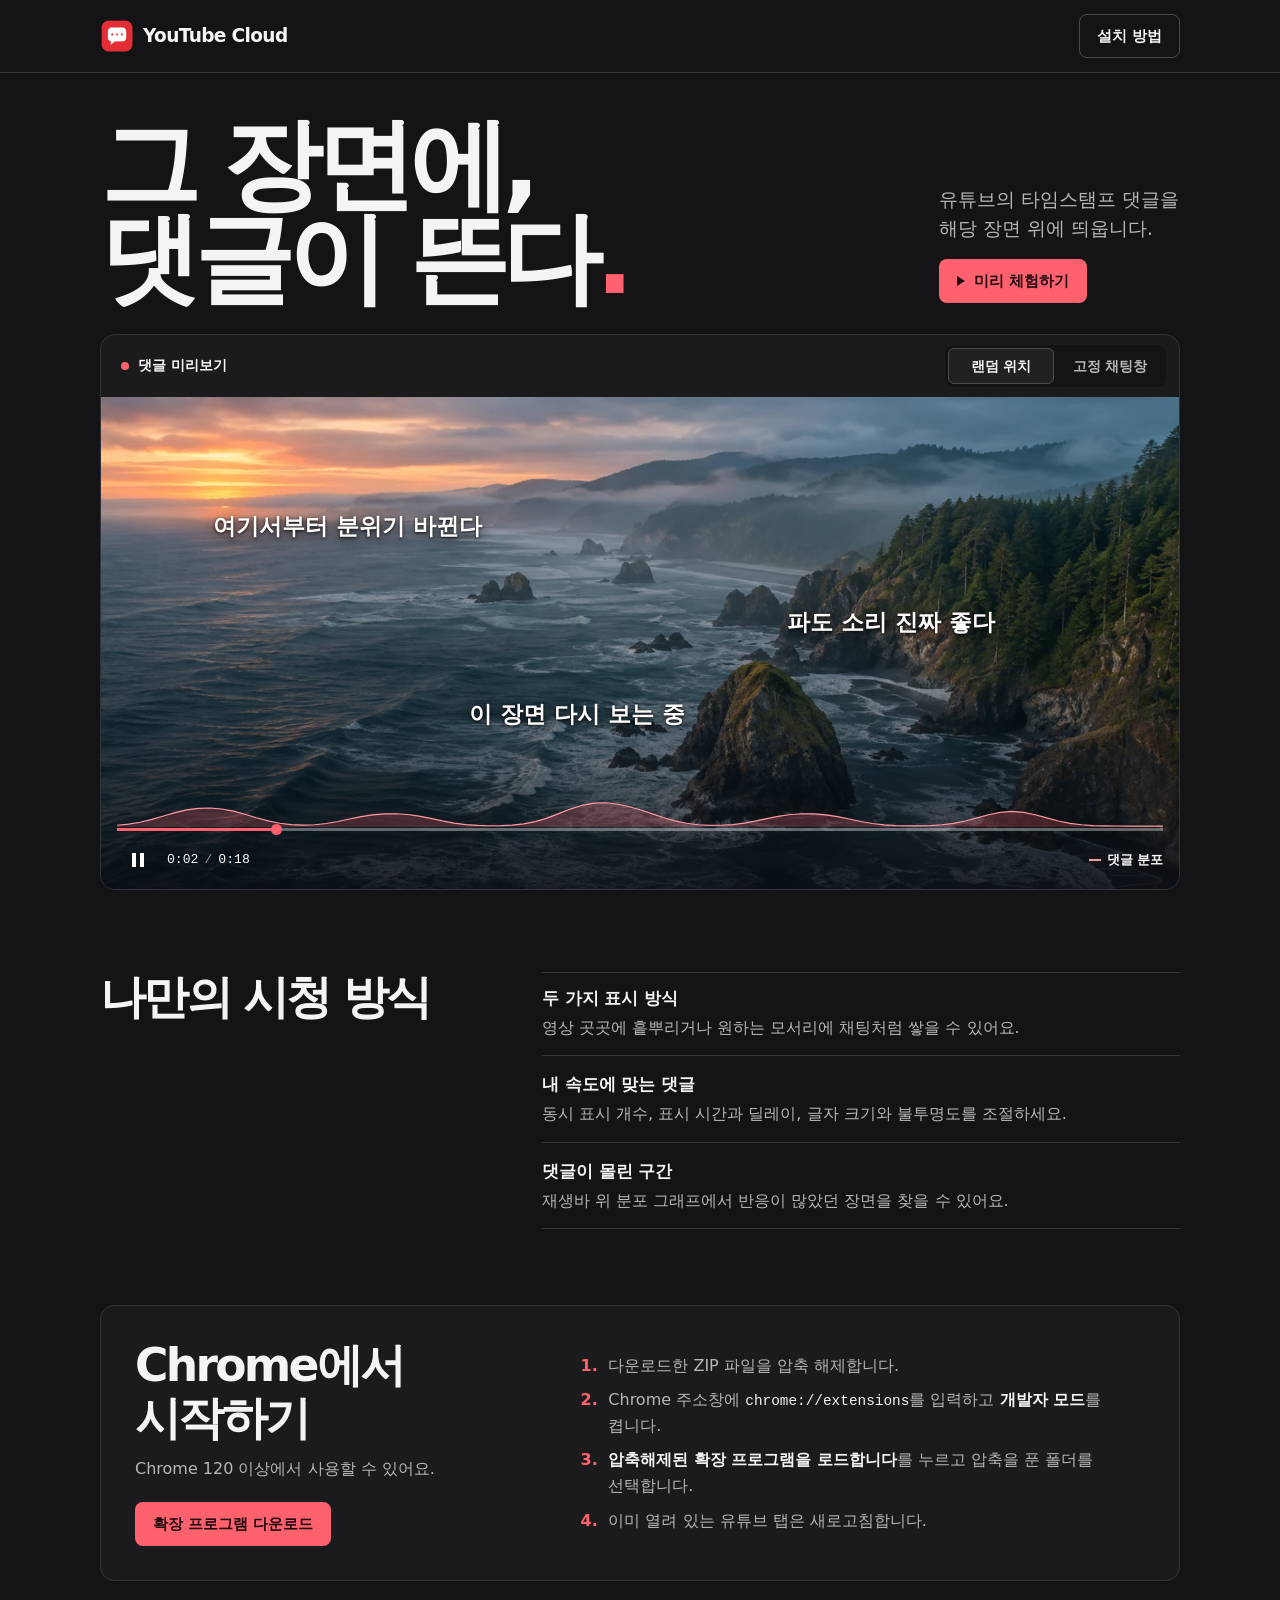
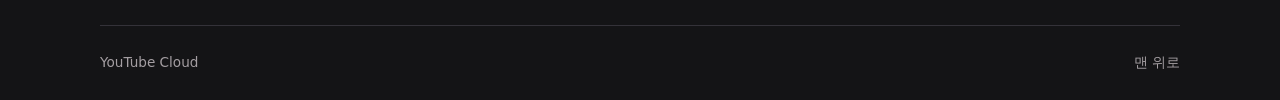
==== index.html @ 313ce608 "initial commit" ====
<!doctype html>
<html lang="ko">
<head>
  <meta charset="utf-8">
  <meta name="viewport" content="width=device-width, initial-scale=1">
  <meta name="theme-color" content="#141416">
  <meta name="description" content="유튜브 타임스탬프 댓글을 그 장면 위에 띄우는 Chrome 확장 프로그램. 랜덤 위치와 고정 채팅창을 미리 체험해 보세요.">
  <title>YouTube Cloud — 그 장면에, 댓글이 뜬다.</title>
  <link rel="icon" href="assets/cloud.png">
  <link rel="stylesheet" href="tokens.css">
  <link rel="stylesheet" href="styles.css">
  <script defer src="demo.js"></script>
</head>
<body>
  <header class="site-header" id="top">
    <div class="shell header-inner">
      <a class="brand" href="#top" aria-label="YouTube Cloud, 페이지 처음">
        <img src="assets/cloud.png" width="34" height="34" alt="">
        <span>YouTube Cloud</span>
      </a>
      <a class="button button-outline" href="#install">설치 방법</a>
    </div>
  </header>

  <main>
    <section class="shell hero" aria-labelledby="headline">
      <div class="intro">
        <h1 id="headline">그 장면에,<br>댓글이 뜬다<span>.</span></h1>
        <div class="intro-copy">
          <p>유튜브의 타임스탬프 댓글을<br class="desktop-break"> 해당 장면 위에 띄웁니다.</p>
          <a class="button button-accent" href="#preview"><span class="play-mark" aria-hidden="true"></span>미리 체험하기</a>
        </div>
      </div>

      <section class="demo" id="preview" aria-label="댓글 표시 미리보기">
        <div class="demo-toolbar">
          <p class="demo-label"><span class="demo-indicator" aria-hidden="true"></span>댓글 미리보기</p>
          <div class="mode-switch" role="group" aria-label="댓글 표시 방식">
            <button type="button" data-demo-mode="scatter" aria-pressed="true">랜덤 위치</button>
            <button type="button" data-demo-mode="chat" aria-pressed="false">고정 채팅창</button>
          </div>
        </div>

        <div class="demo-screen" data-mode="scatter" data-playing="false">
          <img class="demo-scene" src="assets/coast.webp" width="1600" height="900" alt="노을이 지는 해안과 바위섬" fetchpriority="high">
          <div class="demo-scrim"></div>
          <div class="comment-layer" aria-hidden="true">
            <span class="sample-comment sample-static" style="--x: 17%; --y: 24%">여기서부터 분위기 바뀐다</span>
            <span class="sample-comment sample-static" style="--x: 73%; --y: 49%">파도 소리 진짜 좋다</span>
          </div>

          <div class="demo-controls" aria-label="미리보기 재생 컨트롤">
            <div class="scrub-row">
              <svg class="density-graph" viewBox="0 0 720 30" preserveAspectRatio="none" role="img" aria-label="예시 댓글 분포">
                <path class="density-area"></path>
                <path class="density-line" vector-effect="non-scaling-stroke"></path>
              </svg>
              <input id="demo-progress" class="progress" type="range" min="0" max="18" step="0.01" value="1.65" aria-label="미리보기 재생 위치">
            </div>
            <div class="control-row">
              <button type="button" class="play-button" aria-label="미리보기 재생"><span aria-hidden="true"></span></button>
              <span class="timecode" aria-hidden="true"><span id="demo-time">0:01</span><span class="time-divider">/</span>0:18</span>
              <span class="graph-key"><span aria-hidden="true"></span>댓글 분포</span>
            </div>
          </div>
        </div>
      </section>
    </section>

    <section class="shell guide" aria-labelledby="guide-title">
      <div class="guide-heading">
        <h2 id="guide-title">나만의 시청 방식</h2>
      </div>
      <dl class="feature-list">
        <div class="feature" data-reveal>
          <dt>두 가지 표시 방식</dt>
          <dd>영상 곳곳에 흩뿌리거나 원하는 모서리에 채팅처럼 쌓을 수 있어요.</dd>
        </div>
        <div class="feature" data-reveal>
          <dt>내 속도에 맞는 댓글</dt>
          <dd>동시 표시 개수, 표시 시간과 딜레이, 글자 크기와 불투명도를 조절하세요.</dd>
        </div>
        <div class="feature" data-reveal>
          <dt>댓글이 몰린 구간</dt>
          <dd>재생바 위 분포 그래프에서 반응이 많았던 장면을 찾을 수 있어요.</dd>
        </div>
      </dl>
    </section>

    <section class="shell" id="install" aria-labelledby="install-title">
      <div class="install-panel">
        <div class="install-intro">
          <h2 id="install-title">Chrome에서 시작하기</h2>
          <p>Chrome 120 이상에서 사용할 수 있어요.</p>
          <a class="button button-accent" href="assets/youtube-cloud.zip" download>확장 프로그램 다운로드</a>
        </div>
        <ol class="install-steps">
          <li>다운로드한 ZIP 파일을 압축 해제합니다.</li>
          <li>Chrome 주소창에 <code>chrome://extensions</code>를 입력하고 <strong>개발자 모드</strong>를 켭니다.</li>
          <li><strong>압축해제된 확장 프로그램을 로드합니다</strong>를 누르고 압축을 푼 폴더를 선택합니다.</li>
          <li>이미 열려 있는 유튜브 탭은 새로고침합니다.</li>
        </ol>
      </div>
    </section>
  </main>

  <footer class="shell site-footer">
    <span>YouTube Cloud</span>
    <a href="#top">맨 위로</a>
  </footer>
</body>
</html>
---- tokens.css ----
:root {
  color-scheme: dark;
  --paper: #141416;
  --panel: #1b1b1e;
  --panel-strong: #212124;
  --stage: #17212a;
  --ink: #f5f3f3;
  --muted: #bab5b7;
  --quiet: #a49ea2;
  --line: #343239;
  --line-strong: #4d4850;
  --accent: #ff626e;
  --accent-hover: #ff8b93;
  --accent-ink: #20080e;
  --white: #fff;
  --picture-ink: #fdfafa;
  --picture-shadow: rgb(7 8 10 / 86%);
  --picture-shade: rgb(9 11 16 / 85%);
  --picture-mid: rgb(9 11 16 / 34%);
  --chat-bg: rgb(14 15 19 / 87%);
  --video-line: rgb(255 255 255 / 35%);
  --cover-outline: rgb(255 255 255 / 16%);
  --density-fill: rgb(255 98 110 / 24%);
  --density-stroke: #ff99a1;
  --font: "Pretendard", "Apple SD Gothic Neo", "Noto Sans KR", "Malgun Gothic", system-ui, sans-serif;
  --font-brand: "Avenir Next", "Segoe UI", system-ui, sans-serif;
  --font-mono: ui-monospace, SFMono-Regular, Consolas, monospace;
  --ease: cubic-bezier(.2, .7, .3, 1);
}
---- styles.css ----
/* Hallmark · atmospheric / Midnight · Workbench · N9 / Ft2 · warm red
 * pre-emit critique: P5 H5 E4 S5 R5 V4
 */
* { box-sizing: border-box; }

html { scroll-behavior: smooth; }

body {
  margin: 0;
  background: var(--paper);
  color: var(--ink);
  font: 1rem/1.6 var(--font);
  word-break: keep-all;
}

h1, h2, p, dl, dd { margin: 0; }
a { color: inherit; text-decoration: none; }
button, input { font: inherit; }
button { color: inherit; }
button, a, input[type="range"] { -webkit-tap-highlight-color: transparent; }
:focus-visible { outline: 2px solid var(--accent); outline-offset: 4px; }

.shell {
  width: min(1080px, calc(100% - 88px));
  margin-inline: auto;
}

.site-header { border-bottom: 1px solid var(--line); }

.header-inner {
  display: flex;
  align-items: center;
  justify-content: space-between;
  min-height: 72px;
  gap: 16px;
}

.brand {
  display: inline-flex;
  align-items: center;
  gap: 9px;
  font: 700 1.16rem/1 var(--font-brand);
  letter-spacing: -.035em;
  white-space: nowrap;
}

.brand img { flex: none; display: block; }

.button {
  display: inline-flex;
  min-height: 44px;
  align-items: center;
  justify-content: center;
  gap: 9px;
  padding: 9px 17px;
  border: 1px solid transparent;
  border-radius: 8px;
  font-size: .925rem;
  line-height: 1.2;
  font-weight: 750;
  white-space: nowrap;
  transition: background .18s var(--ease), border-color .18s var(--ease), transform .18s var(--ease);
}

.button:active { transform: scale(.97); }
.button-outline { background: var(--paper); border-color: var(--line-strong); }
.button-outline:hover { background: var(--panel-strong); }
.button-accent { color: var(--accent-ink); background: var(--accent); }
.button-accent:hover { background: var(--accent-hover); }

.play-mark {
  width: 0;
  height: 0;
  border-block: 5px solid transparent;
  border-inline-start: 8px solid currentColor;
}

.intro {
  display: flex;
  align-items: end;
  justify-content: space-between;
  gap: 28px;
  padding-block: 45px 28px;
}

.intro h1 {
  font-size: clamp(3.15rem, 8.4vw, 6.25rem);
  line-height: .94;
  font-weight: 900;
  letter-spacing: -.065em;
}

.intro h1 span { color: var(--accent); }

.intro-copy {
  flex: 0 0 auto;
  padding: 0 1px 3px 0;
  color: var(--muted);
}

.intro-copy p { margin-bottom: 15px; font-size: clamp(1rem, 1.45vw, 1.2rem); }

.demo {
  scroll-margin-block-start: 22px;
  border: 1px solid var(--line);
  overflow: hidden;
  border-radius: 15px;
  background: var(--panel);
}

.demo-toolbar {
  display: flex;
  align-items: center;
  justify-content: space-between;
  gap: 12px;
  min-height: 62px;
  padding: 8px 13px 8px 20px;
}

.demo-label {
  display: flex;
  align-items: center;
  gap: 9px;
  font-size: .9rem;
  font-weight: 750;
  white-space: nowrap;
}

.demo-indicator {
  width: 8px;
  height: 8px;
  border-radius: 50%;
  background: var(--quiet);
}

.demo:has(.demo-screen[data-playing="true"]) .demo-indicator { background: var(--accent); }

.mode-switch {
  position: relative;
  display: flex;
  gap: 3px;
  padding: 3px;
  border-radius: 9px;
  background: var(--paper);
}

.mode-switch button {
  min-height: 36px;
  min-width: 106px;
  padding: 4px 10px;
  border: 1px solid transparent;
  border-radius: 6px;
  background: transparent;
  color: var(--muted);
  font-size: .875rem;
  line-height: 1.15;
  font-weight: 650;
  white-space: nowrap;
  cursor: pointer;
  transition: background .2s var(--ease), color .2s var(--ease), border-color .2s var(--ease);
}

.mode-switch button:hover { color: var(--ink); }
.mode-switch button[aria-pressed="true"] {
  color: var(--ink);
  background: var(--panel-strong);
  border-color: var(--line-strong);
}

.demo-screen {
  position: relative;
  isolation: isolate;
  overflow: hidden;
  aspect-ratio: 16 / 7.3;
  min-height: 280px;
  background: var(--stage);
}

.demo-scene, .demo-scrim, .comment-layer { position: absolute; inset: 0; }
.demo-scene {
  width: 100%;
  height: 100%;
  object-fit: cover;
  object-position: center 48%;
  transform: var(--scene-transform, none);
}

.demo-scrim {
  pointer-events: none;
  background: linear-gradient(180deg, transparent 20%, var(--picture-mid) 67%, var(--picture-shade) 100%);
}

.comment-layer {
  inset: 18px 16px 91px;
  pointer-events: none;
  color: var(--picture-ink);
  font-size: clamp(.82rem, 2vw, 1.45rem);
  line-height: 1.35;
  font-weight: 800;
}

.sample-comment {
  position: absolute;
  top: var(--y);
  left: var(--x);
  translate: -50% -50%;
  width: max-content;
  max-width: min(56%, calc(2 * var(--x)), calc(2 * (100% - var(--x))));
  text-align: center;
  overflow-wrap: anywhere;
  text-shadow: 0 1px 3px var(--picture-shadow), 0 2px 14px var(--picture-shadow);
}

.demo-screen[data-mode="chat"] .comment-layer {
  display: flex;
  align-items: end;
  justify-content: end;
  flex-direction: column;
  gap: 5px;
}

.demo-screen[data-mode="chat"] .sample-comment {
  position: static;
  translate: none;
  max-width: 90%;
  padding: 5px 11px;
  border: 1px solid var(--cover-outline);
  border-radius: 6px;
  background: var(--chat-bg);
  font-size: .85em;
  text-align: start;
  text-shadow: none;
}

.demo-controls {
  position: absolute;
  inset: auto 16px 8px;
  color: var(--picture-ink);
}

.scrub-row { position: relative; }
.density-graph {
  position: absolute;
  bottom: calc(50% + 3px);
  left: 0;
  width: 100%;
  height: 28px;
  pointer-events: none;
  transition: opacity .18s var(--ease), transform .18s var(--ease);
}

.density-area { fill: var(--density-fill); }
.density-line { fill: none; stroke: var(--density-stroke); stroke-width: 1.15px; }

.progress {
  appearance: none;
  display: block;
  width: 100%;
  height: 18px;
  margin: 0;
  border: 0;
  border-radius: 2px;
  background: transparent;
  cursor: pointer;
}

.progress::-webkit-slider-runnable-track {
  height: 3px;
  border-radius: inherit;
  background: linear-gradient(to right, var(--accent) var(--progress, 9.17%), var(--video-line) var(--progress, 9.17%));
}

.progress::-webkit-slider-thumb {
  appearance: none;
  width: 11px;
  height: 11px;
  margin-top: -4px;
  border-radius: 50%;
  background: var(--accent);
  transition: transform .16s var(--ease);
}

.progress:hover::-webkit-slider-thumb, .progress:focus-visible::-webkit-slider-thumb { transform: scale(1.27); }
.progress::-moz-range-track { height: 3px; background: var(--video-line); }
.progress::-moz-range-progress { height: 3px; background: var(--accent); }
.progress::-moz-range-thumb { width: 11px; height: 11px; border: 0; background: var(--accent); }

.control-row { display: flex; align-items: center; gap: 8px; }
.play-button {
  display: grid;
  place-items: center;
  width: 42px;
  height: 42px;
  padding: 0;
  border: 0;
  border-radius: 7px;
  background: transparent;
  cursor: pointer;
}

.play-button:hover { background: var(--cover-outline); }
.play-button > span {
  width: 0;
  height: 0;
  margin-left: 3px;
  border-block: 7px solid transparent;
  border-inline-start: 10px solid currentColor;
}

.demo-screen[data-playing="true"] .play-button > span {
  width: 12px;
  height: 14px;
  margin: 0;
  border: 0;
  border-inline: 4px solid currentColor;
}

.timecode { font: .82rem/1 var(--font-mono); font-variant-numeric: tabular-nums; }
.time-divider { margin: 0 6px; opacity: .55; }

.graph-key {
  display: flex;
  align-items: center;
  gap: 6px;
  margin-left: auto;
  font-size: .8rem;
  font-weight: 650;
}

.graph-key > span { width: 12px; border-top: 2px solid var(--density-stroke); }

.guide {
  display: grid;
  grid-template-columns: minmax(230px, .85fr) 1.35fr;
  align-items: start;
  gap: 40px;
  padding-block: 82px 76px;
}

.guide h2, .install-panel h2 {
  font-size: clamp(1.8rem, 3.8vw, 2.85rem);
  line-height: 1.16;
  font-weight: 850;
  letter-spacing: -.06em;
}

.install-intro p { margin-top: 10px; color: var(--muted); }
.feature { padding-block: 15px; border-top: 1px solid var(--line); }
.feature:first-child { padding-top: 12px; }
.feature:last-child { border-bottom: 1px solid var(--line); }
.feature dt { font-weight: 800; font-size: 1.05rem; }
.feature dd { margin-top: 3px; color: var(--muted); }

#install { scroll-margin-top: 25px; }
.install-panel {
  display: grid;
  grid-template-columns: minmax(245px, .8fr) 1.12fr;
  gap: 42px;
  padding: 34px;
  border: 1px solid var(--line);
  border-radius: 14px;
  background: var(--panel);
}

.install-intro .button { margin-top: 20px; }
.install-steps { align-self: center; margin: 0; padding-inline-start: 23px; }
.install-steps li { padding-inline-start: 5px; color: var(--muted); }
.install-steps li + li { margin-top: 9px; }
.install-steps li::marker { color: var(--accent); font-weight: 800; }
.install-steps strong { color: var(--ink); }
.install-steps code {
  color: var(--ink);
  font: .9em var(--font-mono);
  white-space: nowrap;
}

.site-footer {
  display: flex;
  justify-content: space-between;
  align-items: center;
  gap: 12px;
  margin-top: 44px;
  padding-block: 15px;
  border-top: 1px solid var(--line);
  color: var(--quiet);
  font-size: .85rem;
}

.site-footer a { min-height: 44px; display: inline-grid; place-items: center; }
.site-footer a:hover { color: var(--ink); }

@media (max-width: 820px) {
  .shell { width: calc(100% - 48px); }
  .intro { padding-block: 48px 30px; }
  .intro h1 { font-size: clamp(3.05rem, 9vw, 5.2rem); }
  .guide { gap: 28px; padding-block: 65px 60px; }
  .install-panel { gap: 22px; padding: 24px; }
}

@media (max-width: 580px) {
  .shell { width: calc(100% - 32px); }
  .header-inner { min-height: 64px; }
  .brand { font-size: 1.05rem; gap: 5px; }
  .brand img { width: 30px; height: 30px; }
  .intro { align-items: start; flex-direction: column; gap: 17px; padding-block: 34px 25px; }
  .intro h1 { font-size: clamp(3.1rem, 12vw, 4.75rem); }
  .intro-copy { padding: 0; }
  .intro-copy p { margin-bottom: 12px; }
  .desktop-break { display: none; }
  .demo-toolbar { min-height: 54px; padding: 5px 5px 5px 10px; gap: 6px; }
  .demo-label { font-size: .875rem; gap: 5px; }
  .demo-indicator { width: 6px; height: 6px; }
  .mode-switch { gap: 1px; padding: 2px; }
  .mode-switch button { min-width: unset; min-height: 44px; padding-inline: 6px; font-size: .875rem; }
  .demo-screen { aspect-ratio: 4 / 3; min-height: 234px; }
  .demo-scene { object-position: 56% center; }
  .demo-controls { inset: auto 10px 5px; }
  .comment-layer { inset: 13px 10px 78px; font-size: max(.83rem, 3.4vw); }
  .density-graph { height: 21px; }
  .guide, .install-panel { grid-template-columns: 1fr; }
  .guide { gap: 23px; padding-block: 44px; }
  .install-panel { gap: 24px; padding: 21px; }
  .site-footer { margin-top: 25px; }
}

@media (max-width: 345px) {
  .demo-indicator { display: none; }
}

@media (prefers-reduced-motion: no-preference) {
  .intro { animation: arrive .45s var(--ease) both; }
  .demo { animation: arrive .55s .06s var(--ease) both; }
  .feature.is-revealing { animation: arrive .45s var(--ease) both; }
}

@keyframes arrive {
  from { opacity: .45; transform: translateY(7px); }
  to { opacity: 1; transform: translateY(0); }
}

@media (prefers-reduced-motion: reduce) {
  *, *::before, *::after { scroll-behavior: auto !important; transition: none !important; }
  .demo-scene { transform: none; }
}
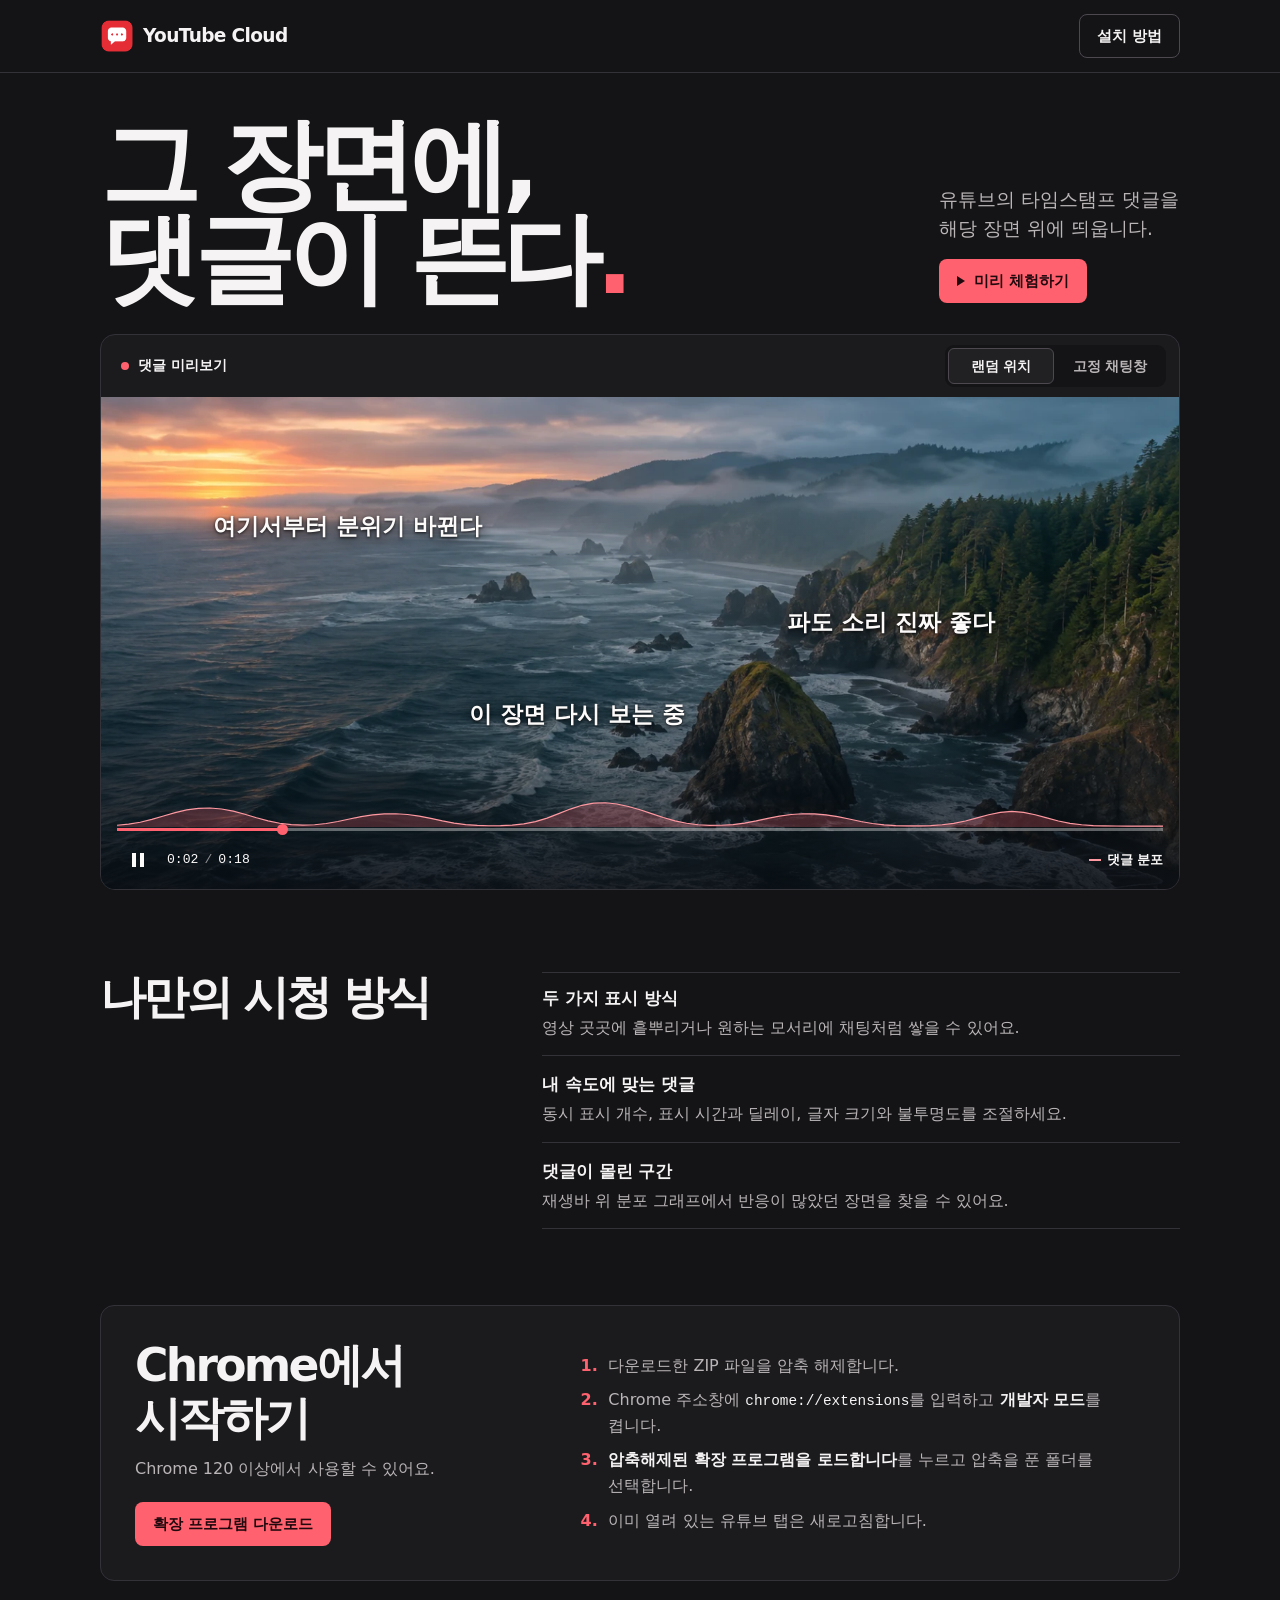
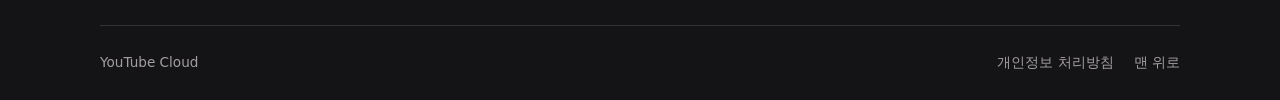
==== commit 91bafd69: "Add extension privacy policy" ====
--- a/index.html
+++ b/index.html
@@ -106,7 +106,10 @@
 
   <footer class="shell site-footer">
     <span>YouTube Cloud</span>
-    <a href="#top">맨 위로</a>
+    <nav class="footer-links" aria-label="하단 메뉴">
+      <a href="privacy.html">개인정보 처리방침</a>
+      <a href="#top">맨 위로</a>
+    </nav>
   </footer>
 </body>
 </html>
--- a/styles.css
+++ b/styles.css
@@ -388,6 +388,31 @@
 
 .site-footer a { min-height: 44px; display: inline-grid; place-items: center; }
 .site-footer a:hover { color: var(--ink); }
+.footer-links { display: flex; flex-wrap: wrap; justify-content: flex-end; gap: 0 20px; }
+
+.policy {
+  max-width: 720px;
+  margin-inline: auto;
+  padding-block: clamp(40px, 6vw, 72px) 16px;
+}
+
+.policy h1 {
+  margin-bottom: 14px;
+  font-size: clamp(2rem, 5.6vw, 3.6rem);
+  line-height: 1.14;
+  letter-spacing: -.055em;
+}
+
+.policy-date { color: var(--quiet); }
+.policy-intro { margin-top: 18px; }
+.policy section { margin-top: 32px; padding-top: 24px; border-top: 1px solid var(--line); }
+.policy h2 { margin-bottom: 10px; font-size: 1.25rem; }
+.policy section p, .policy li { color: var(--muted); }
+.policy section p + p, .policy li + li { margin-top: 8px; }
+.policy ul { margin: 0; padding-inline-start: 22px; }
+.policy strong, .policy code { color: var(--ink); }
+.policy a { color: var(--accent); text-decoration: underline; text-underline-offset: 3px; }
+.policy a:hover { color: var(--accent-hover); }
 
 @media (max-width: 820px) {
   .shell { width: calc(100% - 48px); }
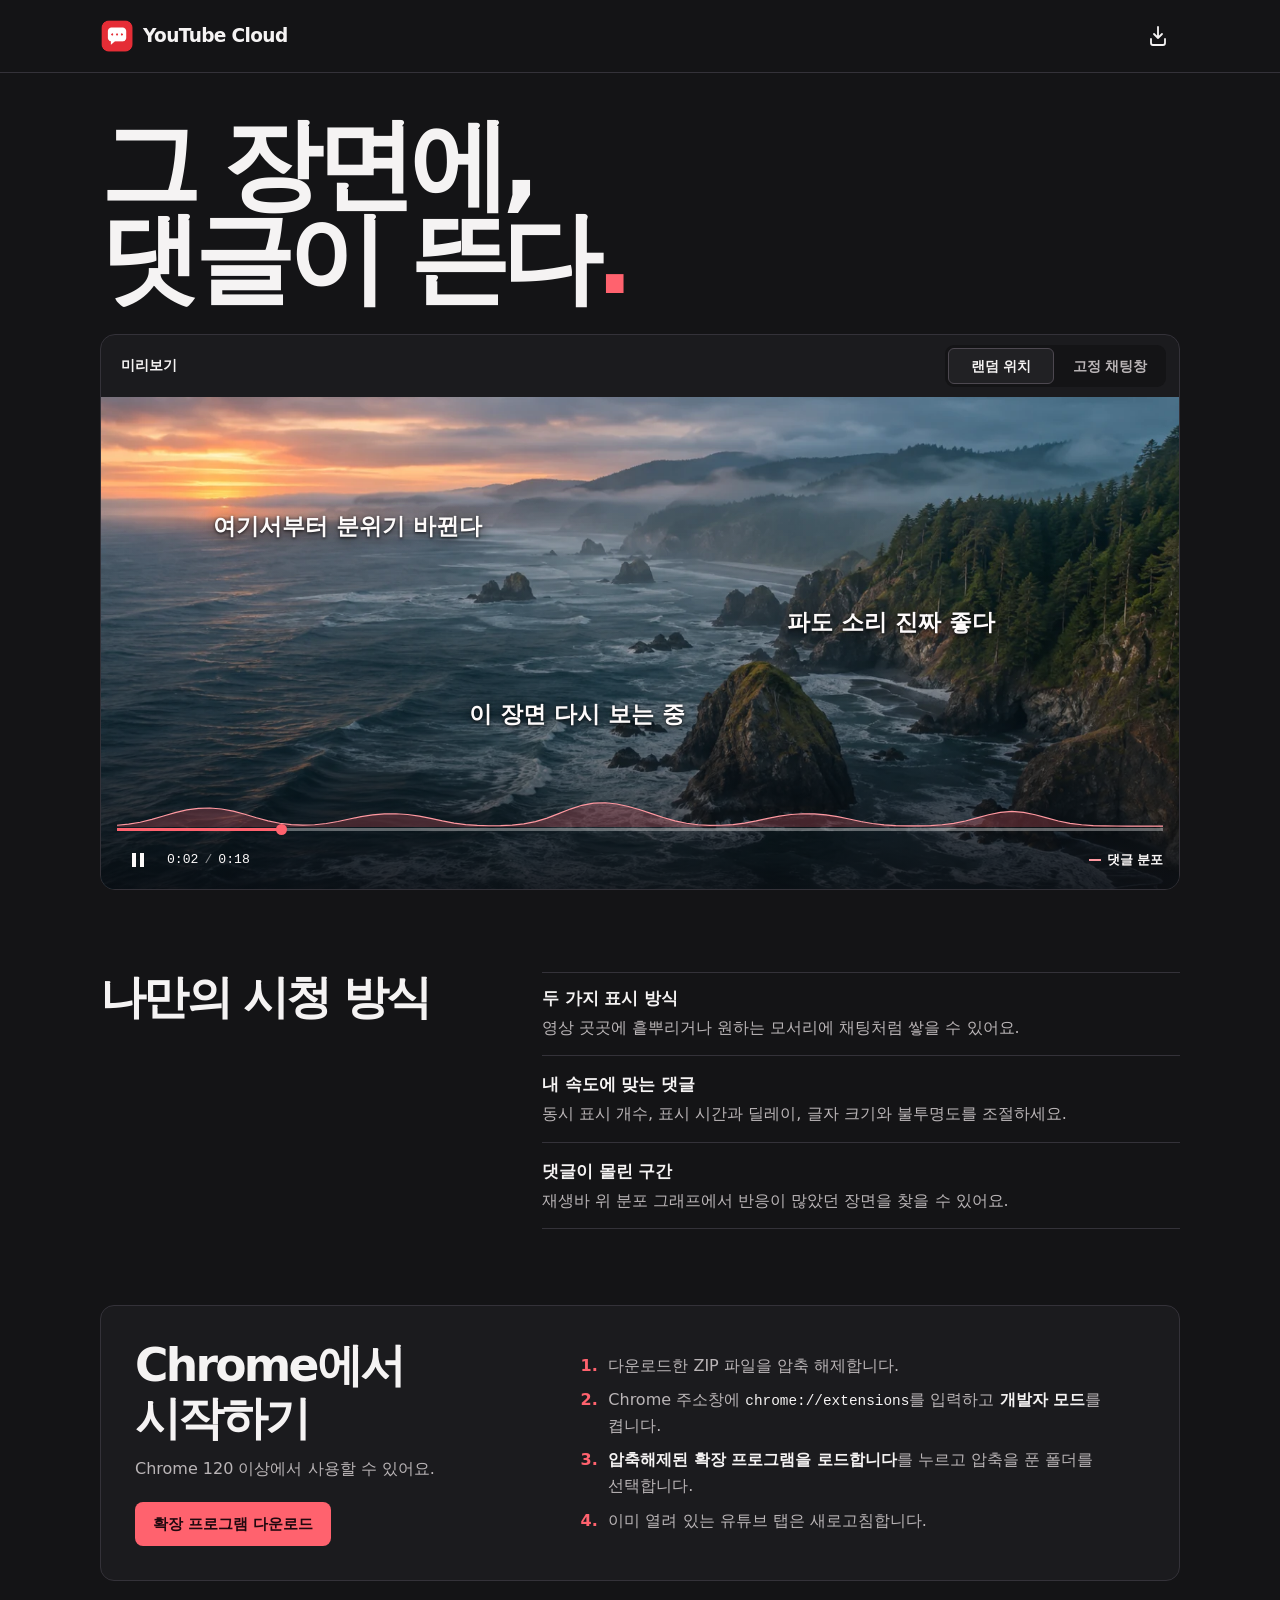
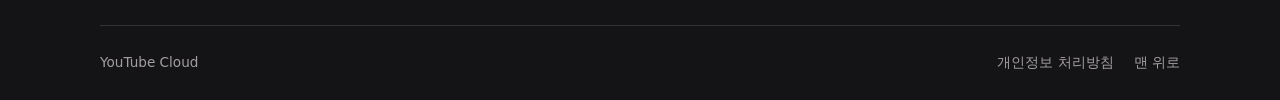
==== commit 33804940: "Simplify landing page controls" ====
--- a/index.html
+++ b/index.html
@@ -18,7 +18,11 @@
         <img src="assets/cloud.png" width="34" height="34" alt="">
         <span>YouTube Cloud</span>
       </a>
-      <a class="button button-outline" href="#install">설치 방법</a>
+      <a class="download-link" href="assets/youtube-cloud.zip" download aria-label="확장 프로그램 다운로드">
+        <svg width="24" height="24" viewBox="0 0 24 24" fill="none" stroke="currentColor" stroke-width="1.8" stroke-linecap="round" stroke-linejoin="round" aria-hidden="true" focusable="false">
+          <path d="M12 3v11m-4-4 4 4 4-4M5 15v4a2 2 0 0 0 2 2h10a2 2 0 0 0 2-2v-4"/>
+        </svg>
+      </a>
     </div>
   </header>
 
@@ -26,15 +30,11 @@
     <section class="shell hero" aria-labelledby="headline">
       <div class="intro">
         <h1 id="headline">그 장면에,<br>댓글이 뜬다<span>.</span></h1>
-        <div class="intro-copy">
-          <p>유튜브의 타임스탬프 댓글을<br class="desktop-break"> 해당 장면 위에 띄웁니다.</p>
-          <a class="button button-accent" href="#preview"><span class="play-mark" aria-hidden="true"></span>미리 체험하기</a>
-        </div>
       </div>
 
-      <section class="demo" id="preview" aria-label="댓글 표시 미리보기">
+      <section class="demo" id="preview" aria-labelledby="preview-title">
         <div class="demo-toolbar">
-          <p class="demo-label"><span class="demo-indicator" aria-hidden="true"></span>댓글 미리보기</p>
+          <h2 class="demo-label" id="preview-title">미리보기</h2>
           <div class="mode-switch" role="group" aria-label="댓글 표시 방식">
             <button type="button" data-demo-mode="scatter" aria-pressed="true">랜덤 위치</button>
             <button type="button" data-demo-mode="chat" aria-pressed="false">고정 채팅창</button>
--- a/styles.css
+++ b/styles.css
@@ -45,6 +45,16 @@
 }
 
 .brand img { flex: none; display: block; }
+
+.download-link {
+  display: grid;
+  width: 44px;
+  height: 44px;
+  place-items: center;
+  transition: color .18s var(--ease);
+}
+
+.download-link:hover { color: var(--accent); }
 
 .button {
   display: inline-flex;
@@ -63,25 +73,10 @@
 }
 
 .button:active { transform: scale(.97); }
-.button-outline { background: var(--paper); border-color: var(--line-strong); }
-.button-outline:hover { background: var(--panel-strong); }
 .button-accent { color: var(--accent-ink); background: var(--accent); }
 .button-accent:hover { background: var(--accent-hover); }
 
-.play-mark {
-  width: 0;
-  height: 0;
-  border-block: 5px solid transparent;
-  border-inline-start: 8px solid currentColor;
-}
-
-.intro {
-  display: flex;
-  align-items: end;
-  justify-content: space-between;
-  gap: 28px;
-  padding-block: 45px 28px;
-}
+.intro { padding-block: 45px 28px; }
 
 .intro h1 {
   font-size: clamp(3.15rem, 8.4vw, 6.25rem);
@@ -91,14 +86,6 @@
 }
 
 .intro h1 span { color: var(--accent); }
-
-.intro-copy {
-  flex: 0 0 auto;
-  padding: 0 1px 3px 0;
-  color: var(--muted);
-}
-
-.intro-copy p { margin-bottom: 15px; font-size: clamp(1rem, 1.45vw, 1.2rem); }
 
 .demo {
   scroll-margin-block-start: 22px;
@@ -118,22 +105,10 @@
 }
 
 .demo-label {
-  display: flex;
-  align-items: center;
-  gap: 9px;
   font-size: .9rem;
   font-weight: 750;
   white-space: nowrap;
 }
-
-.demo-indicator {
-  width: 8px;
-  height: 8px;
-  border-radius: 50%;
-  background: var(--quiet);
-}
-
-.demo:has(.demo-screen[data-playing="true"]) .demo-indicator { background: var(--accent); }
 
 .mode-switch {
   position: relative;
@@ -427,14 +402,10 @@
   .header-inner { min-height: 64px; }
   .brand { font-size: 1.05rem; gap: 5px; }
   .brand img { width: 30px; height: 30px; }
-  .intro { align-items: start; flex-direction: column; gap: 17px; padding-block: 34px 25px; }
+  .intro { padding-block: 34px 25px; }
   .intro h1 { font-size: clamp(3.1rem, 12vw, 4.75rem); }
-  .intro-copy { padding: 0; }
-  .intro-copy p { margin-bottom: 12px; }
-  .desktop-break { display: none; }
   .demo-toolbar { min-height: 54px; padding: 5px 5px 5px 10px; gap: 6px; }
-  .demo-label { font-size: .875rem; gap: 5px; }
-  .demo-indicator { width: 6px; height: 6px; }
+  .demo-label { font-size: .875rem; }
   .mode-switch { gap: 1px; padding: 2px; }
   .mode-switch button { min-width: unset; min-height: 44px; padding-inline: 6px; font-size: .875rem; }
   .demo-screen { aspect-ratio: 4 / 3; min-height: 234px; }
@@ -448,10 +419,6 @@
   .site-footer { margin-top: 25px; }
 }
 
-@media (max-width: 345px) {
-  .demo-indicator { display: none; }
-}
-
 @media (prefers-reduced-motion: no-preference) {
   .intro { animation: arrive .45s var(--ease) both; }
   .demo { animation: arrive .55s .06s var(--ease) both; }
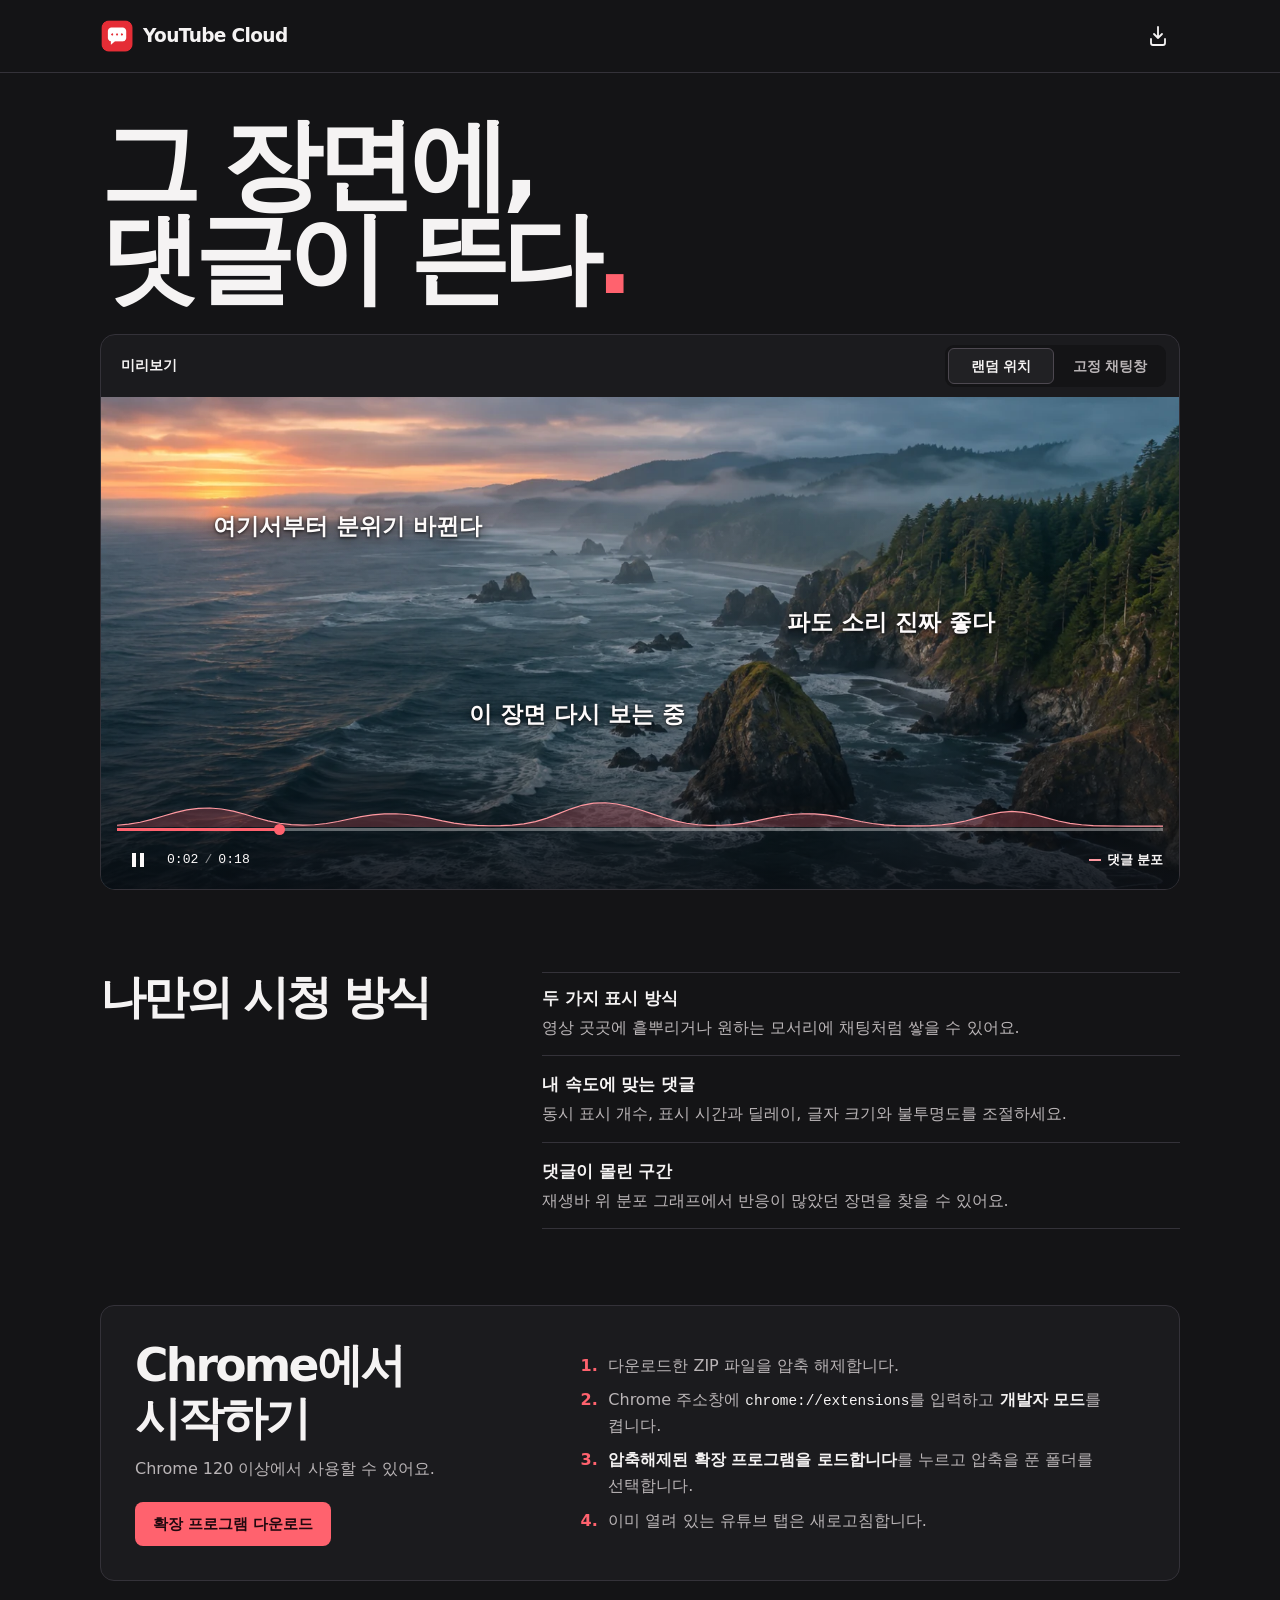
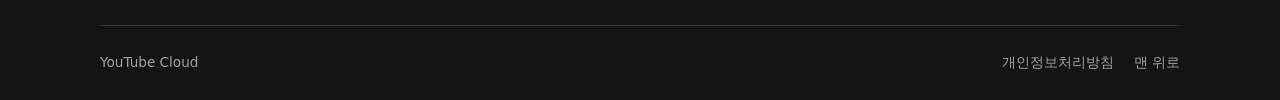
==== commit 710f87e8: "Standardize Korean privacy policy label" ====
--- a/index.html
+++ b/index.html
@@ -107,7 +107,7 @@
   <footer class="shell site-footer">
     <span>YouTube Cloud</span>
     <nav class="footer-links" aria-label="하단 메뉴">
-      <a href="privacy.html">개인정보 처리방침</a>
+      <a href="privacy.html">개인정보처리방침</a>
       <a href="#top">맨 위로</a>
     </nav>
   </footer>
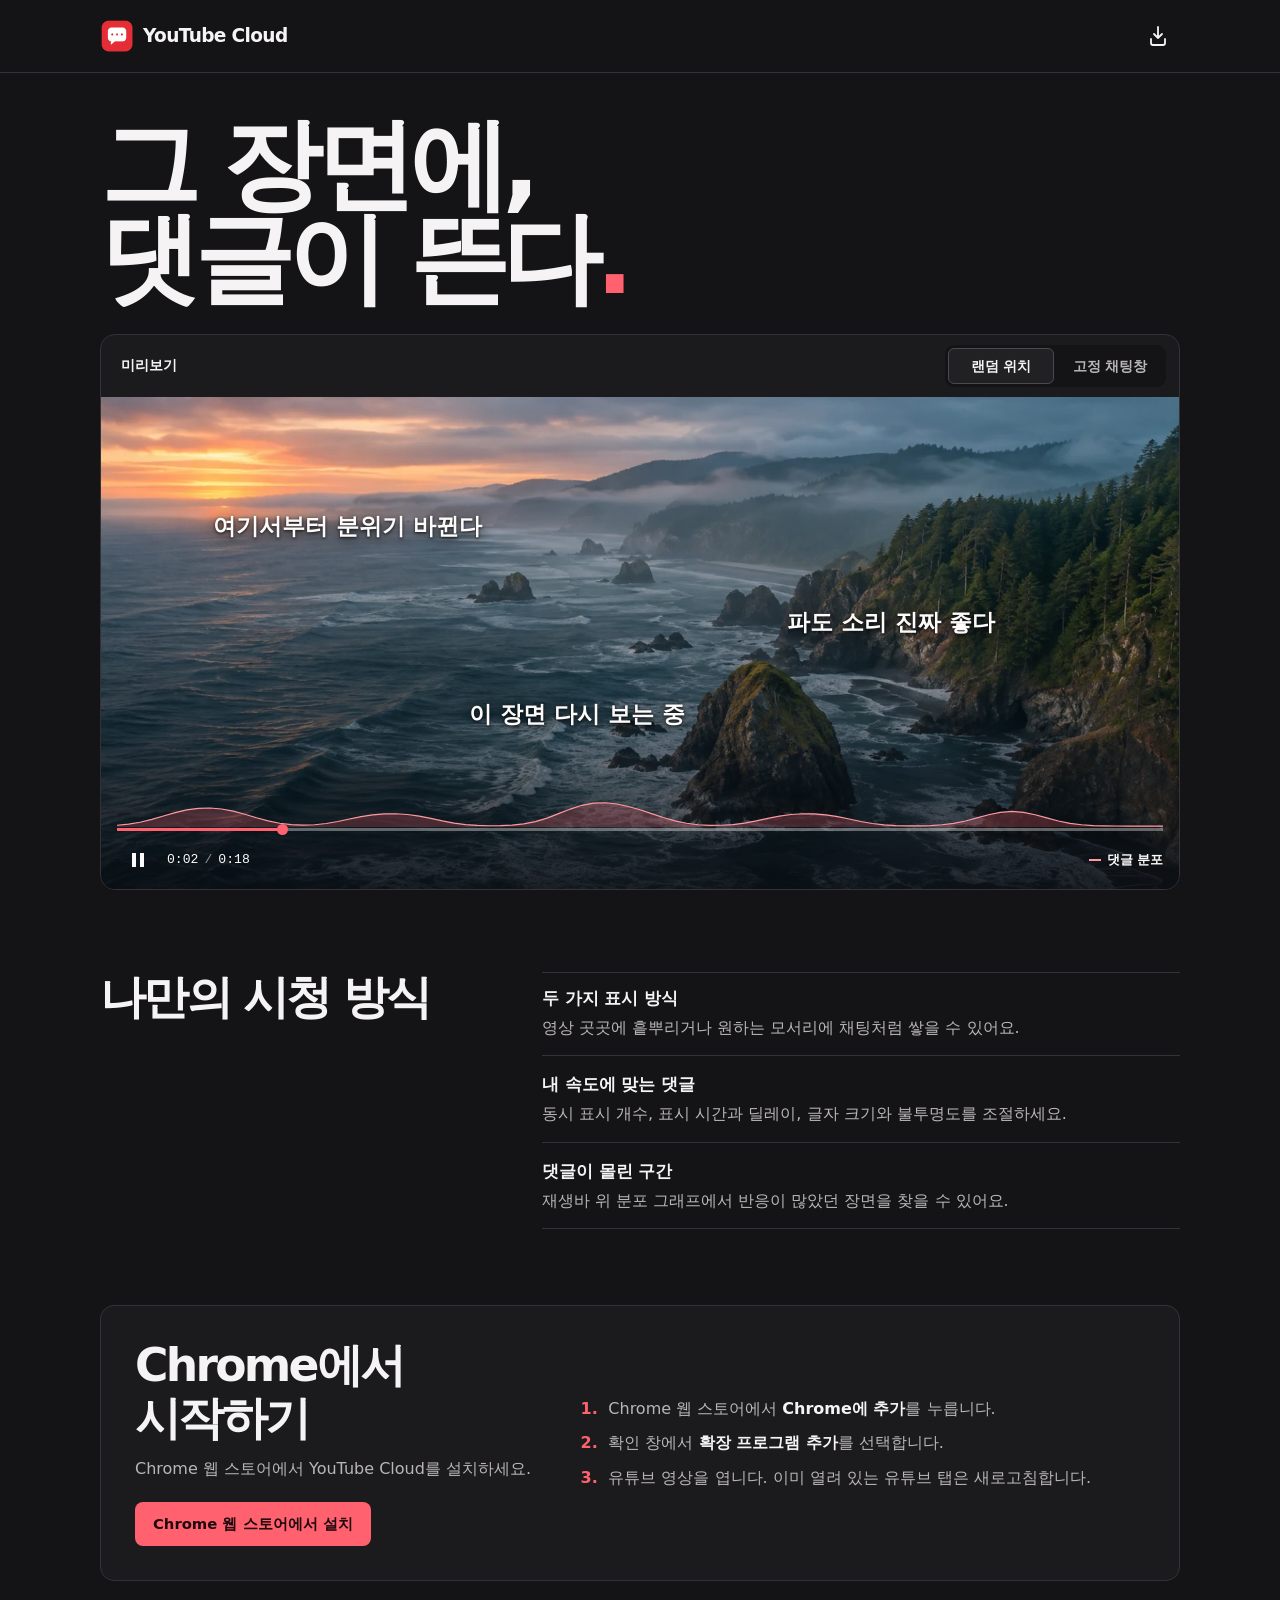
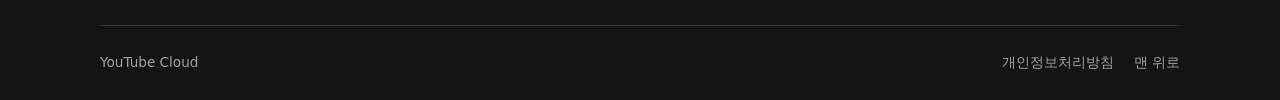
==== commit 7c0558da: "Link landing page to Chrome Web Store" ====
--- a/index.html
+++ b/index.html
@@ -18,7 +18,7 @@
         <img src="assets/cloud.png" width="34" height="34" alt="">
         <span>YouTube Cloud</span>
       </a>
-      <a class="download-link" href="assets/youtube-cloud.zip" download aria-label="확장 프로그램 다운로드">
+      <a class="download-link" href="https://chromewebstore.google.com/detail/youtube-cloud/pmoaabopeljbammhekmolbhbghjpcein" aria-label="Chrome 웹 스토어에서 설치">
         <svg width="24" height="24" viewBox="0 0 24 24" fill="none" stroke="currentColor" stroke-width="1.8" stroke-linecap="round" stroke-linejoin="round" aria-hidden="true" focusable="false">
           <path d="M12 3v11m-4-4 4 4 4-4M5 15v4a2 2 0 0 0 2 2h10a2 2 0 0 0 2-2v-4"/>
         </svg>
@@ -91,14 +91,13 @@
       <div class="install-panel">
         <div class="install-intro">
           <h2 id="install-title">Chrome에서 시작하기</h2>
-          <p>Chrome 120 이상에서 사용할 수 있어요.</p>
-          <a class="button button-accent" href="assets/youtube-cloud.zip" download>확장 프로그램 다운로드</a>
+          <p>Chrome 웹 스토어에서 YouTube Cloud를 설치하세요.</p>
+          <a class="button button-accent" href="https://chromewebstore.google.com/detail/youtube-cloud/pmoaabopeljbammhekmolbhbghjpcein">Chrome 웹 스토어에서 설치</a>
         </div>
         <ol class="install-steps">
-          <li>다운로드한 ZIP 파일을 압축 해제합니다.</li>
-          <li>Chrome 주소창에 <code>chrome://extensions</code>를 입력하고 <strong>개발자 모드</strong>를 켭니다.</li>
-          <li><strong>압축해제된 확장 프로그램을 로드합니다</strong>를 누르고 압축을 푼 폴더를 선택합니다.</li>
-          <li>이미 열려 있는 유튜브 탭은 새로고침합니다.</li>
+          <li>Chrome 웹 스토어에서 <strong>Chrome에 추가</strong>를 누릅니다.</li>
+          <li>확인 창에서 <strong>확장 프로그램 추가</strong>를 선택합니다.</li>
+          <li>유튜브 영상을 엽니다. 이미 열려 있는 유튜브 탭은 새로고침합니다.</li>
         </ol>
       </div>
     </section>
--- a/styles.css
+++ b/styles.css
@@ -343,12 +343,6 @@
 .install-steps li + li { margin-top: 9px; }
 .install-steps li::marker { color: var(--accent); font-weight: 800; }
 .install-steps strong { color: var(--ink); }
-.install-steps code {
-  color: var(--ink);
-  font: .9em var(--font-mono);
-  white-space: nowrap;
-}
-
 .site-footer {
   display: flex;
   justify-content: space-between;
